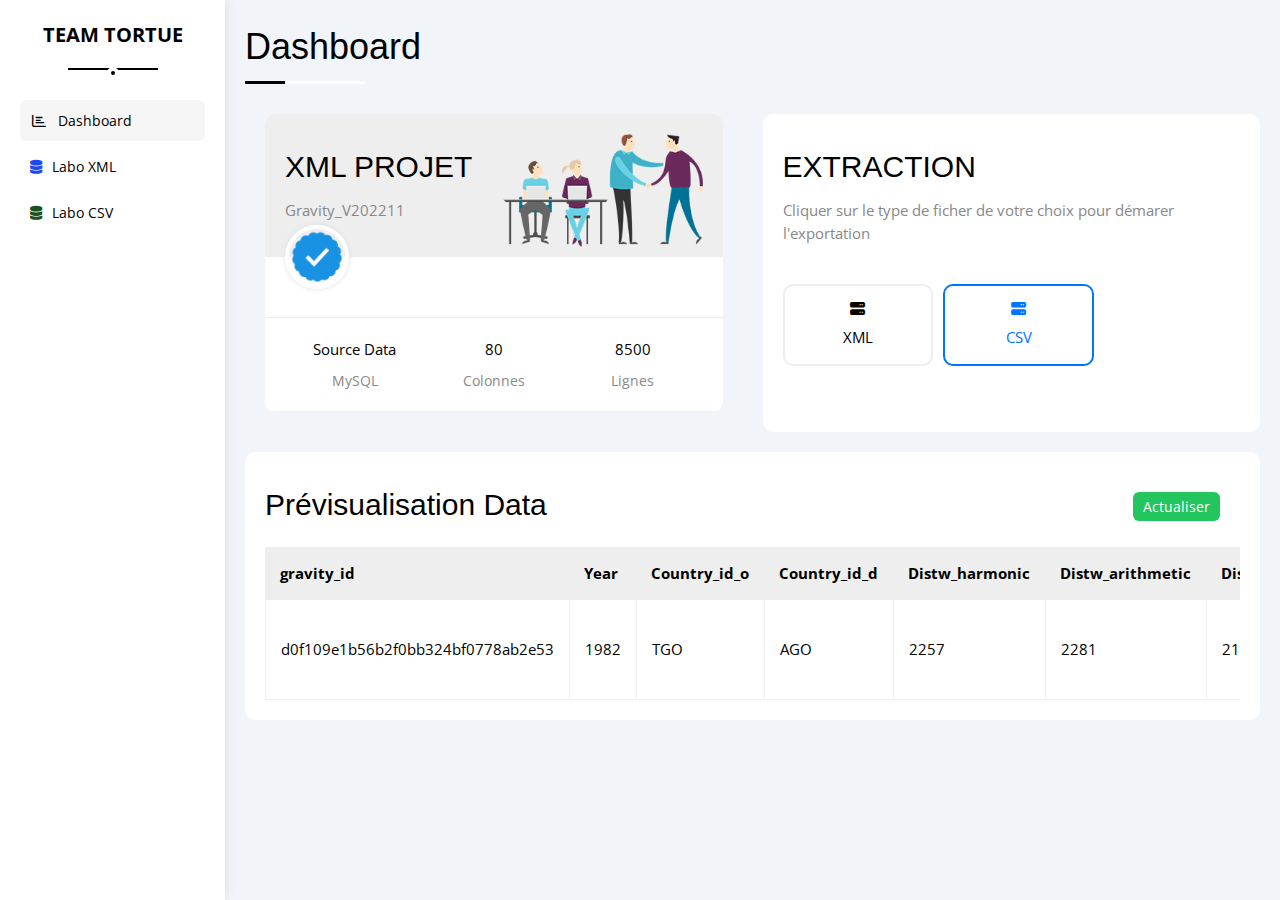
==== html/index.html @ 3172f02b "html first commit" ====
<!DOCTYPE html>
<html lang="fr">

<head>
    <meta charset="UTF-8">
    <meta http-equiv="X-UA-Compatible" content="IE=edge">
    <meta name="viewport" content="width=device-width, initial-scale=1.0">
    <title>Dashboard</title>
    <link rel="stylesheet" href="css/main.css">
    <link rel="stylesheet" href="https://www.w3schools.com/w3css/4/w3.css">
    <!-- Font Awesome CSS File -->
    <link rel="stylesheet" href="css/all.min.css">
    <!-- Google Fonts -->
    <link rel="preconnect" href="https://fonts.googleapis.com">
    <link rel="preconnect" href="https://fonts.gstatic.com" crossorigin>
    <link href="https://fonts.googleapis.com/css2?family=Open+Sans:wght@300;500&display=swap" rel="stylesheet">
</head>

<body>
    <div class="page">
        <div class="sidebar">
            <div class="logo">
                TEAM TORTUE
            </div>
            <ul class="menu">

                <li>
                    <a href="index.html" class="active">
                        <i class="fa-regular fa-chart-bar fa-fw"></i>
                        <span>Dashboard</span>
                    </a>
                </li>

                <li>
                    <a href="xml.html" >
                        <i class="fa-solid fa-database" style="color: #1e48f1;"></i>
                        
                        <span>Labo XML</span>
                    </a>
                </li>
                
                <li>
                    <a href="csv.html">
                        <i class="fa-solid fa-database" style="color: #1f5120;"></i>
                        <span>Labo CSV</span>
                    </a>
                </li>
                
                
                
                
            </ul>
        </div>

        <div class="content">
            
            <h1 class="main-heading">Dashboard</h1>
            
            <div class="wrapper">

                <div class="welcome">
                    <div class="head">
                        <div class="text">
                            <h2>XML PROJET</h2>
                            <span>Gravity_V202211</span>
                        </div>
                        <img src="imgs/welcome.png" alt="welcome-img" class="welcome-img">
                        <img src="imgs/activity-03.png" alt="profile_avatar" class="avatar">
                    </div>
                    <div class="infos">
                        <div>
                            <span>Source Data</span>
                            <span>MySQL</span>
                        </div>
                        <div>
                            <span>80</span>
                            <span>Colonnes</span>
                        </div>
                        <div>
                            <span>8500</span>
                            <span>Lignes</span>
                        </div>
                    </div>
                    
                   
                </div>
                
                    
                    <div class="backup-manager">
                        <div class="widget-heading">
                            <h2>EXTRACTION</h2>
                            <p>Cliquer sur le type de ficher de votre choix pour démarer l'exportation</p>
                        </div>
                        
                        <div class="method">
                            <div>
                                <input type="radio" id="megaman" name="method" value="megaman">
                                <label for="megaman"><i class="fa-solid fa-server"></i>XML</label>
                            </div>
                            <div>
                                <input type="radio" id="zero" name="method" value="zero" checked="">
                                <label for="zero"><i class="fa-solid fa-server"></i>CSV</label>
                            </div>
                            
                        </div>
                    </div>
                
  
            </div>

            <div class="projects">
                <div class="ligne">
                    <div class="block">
                        <h2>Prévisualisation Data</h2>
                    </div>
                    <div class="block">
                        <a href="profile.html" class="widget-btn-green" >Actualiser</a>
                    </div>
                    
                
                </div>
                
                <div class="responsive-table2">
                    <table>
                        <thead>
                            <tr>
                                <td>gravity_id</td>
                                <td>Year</td>
                                <td>Country_id_o</td>
                                <td>Country_id_d</td>
                                <td>Distw_harmonic</td>
                                <td>Distw_arithmetic</td>
                                <td>Dist</td>

                                <td>Distcap</td>
                                <td>Contig</td>
                                <td>Comlang_off</td>
                                <td>Comcol</td>
                                <td>Comrelig</td>
                                <td>Pop_o</td>

                                <td>Pop_d</td>
                                <td>Gdp_o</td>
                                <td>Gdp_d</td>
                                <td>Pop_pwt_o</td>
                                <td>Actions</td>

                            </tr>
                        </thead>
                        <tbody>
                            <tr>
                                <td>d0f109e1b56b2f0bb324bf0778ab2e53</td>												
                                <td>1982</td>
                                <td>TGO</td>
                                <td>AGO</td>
                                
                                <td>2257</td>
                                <td>2281</td>
                                <td>2126</td>
                                <td>2126</td>

                                <td>0</td>
                                <td>0</td>
                                <td>0</td>
                                <td>0,213368997</td>
                                			
                                <td>2915,098</td>
                                <td>8190,093</td>
                                <td>821652,032</td>
                                <td>6964499,968</td>

                                <td>2915,065918</td>
                                
                                
                                <td class="status">
                                    <span class="fa-regular fa-trash-can " style="color: #a30031;"></span>
                                    <span  class="fa-solid fa-eye" style="color: #009e54;"></span>
                                    <span class="fa-solid fa-pen-to-square" style="color: #e65b2d;"></span>
                                </td>
                            </tr>
                           
                        </tbody>
                    </table>
                </div>
            </div>
        </div>
    </div>
</body>
<script>    
    var xmldata;
    var parser = new DOMParser();
    var dom;
    document.getElementById("fileselected")
        .addEventListener('change', function (){            
            document.getElementById("LogDiv").innerHTML='=> Chargement du fichier XML...<br>';            
            document.getElementById("LogDiv").innerHTML+='=> Fichier XML Chargé...<br>';
            var fr = new FileReader();
            fr.onload = function () {
                xmldata = fr.result;
                dom = parser.parseFromString(xmldata, "text/xml");
            }
            fr.readAsText(this.files[0]);
            document.getElementById("LogDiv").innerHTML+='=> Traitement terminé ! cliquer sur le boutton "PREVISUALISER" pour parcourir la data<br>';
        });

        function clearlog(){
        document.getElementById("LogDiv").innerHTML="";        
    }

</script>

</html>
---- html/css/main.css ----
/* START CSS VARIABLES */
:root {
    --blue-color: #0075ff;
    --blue-alt-color: #0d69d5;
    --orange-color: #f59f0a;
    --green-color: #22c55e;
    --red-color: #f44336;
    --grey-color: #888;
    --background-color: #eee;
    --main-transition: .3s;
}

/* END CSS VARIABLES */



/* START Global Rules */

* {
    -webkit-box-sizing: border-box;
    -moz-box-sizing: border-box;
    box-sizing: border-box;
    padding: 0;
    margin: 0;
    font-family: 'Open Sans', sans-serif;
}

*:focus {
    outline: none;
}

html {
    scroll-behavior: smooth;
}

ul {
    list-style: none;
}

a {
    text-decoration: none;
}

::-webkit-scrollbar {
    width: 15px;
}

::-webkit-scrollbar-track {
    background-color: white;
}

::-webkit-scrollbar-thumb {
    background-color: var(--blue-color);
}

::-webkit-scrollbar-thumb:hover {
    background-color: var(--blue-alt-color);
}

.page {
    background-color: #f1f5f9;
    display: flex;
    min-height: 100vh
}

/* END Global Rules */



/* START Components */
.toggle-switch input[type="checkbox"] {
    display: none;
}

.toggle-switch label {
    display: block;
    height: 32px;
    width: 78px;
    border-radius: 16px;
    background-color: #ccc;
    cursor: pointer;
    position: relative;
    transition: var(--main-transition);
}

.toggle-switch label::after {
    content: "\f057";
    font-family: "Font Awesome 6 Free";
    font-weight: bold;
    position: absolute;
    left: 4px;
    top: 50%;
    transform: translateY(-50%);
    font-size: 24px;
    color: white;
    background-color: #aaa;
    border-radius: 50%;
    transition: var(--main-transition);
}

.toggle-switch input[type="checkbox"]:checked+label {
    background-color: var(--blue-color);
}

.toggle-switch input[type="checkbox"]:checked+label::after {
    content: "\f058";
    transform: translate(46px, -50%);
    background-color: transparent
}

/* ========================================= */

.widget-heading h2 {
    margin-bottom: 10px;
}

.widget-heading p {
    color: var(--grey-color);
    font-size: 15px;
}

/* END Components */



/* START Sidebar */
.sidebar {
    background-color: white;
    width: 225px;
    box-shadow: 0 0 10px #ddd;
    padding: 20px;
    position: relative;
}

.sidebar .logo {
    font-size: 20px;
    font-weight: bold;
    width: fit-content;
    margin: 0 auto 50px;
    position: relative;
}

.sidebar .logo::before,
.sidebar .logo::after {
    content: '';
    position: absolute;
    left: 50%;
    transform: translateX(-50%);
    background-color: black;
}

.sidebar .logo::before {
    width: 90px;
    height: 2px;
    bottom: -20px;
}

.sidebar .logo::after {
    width: 12px;
    height: 12px;
    border-radius: 50%;
    border: 4px solid white;
    bottom: -29px;
}

.sidebar .menu li a {
    display: flex;
    align-items: center;
    gap: 10px;
    padding: 10px;
    color: black;
    font-size: 14px;
    border-radius: 6px;
    margin-bottom: 5px;
    transition: var(--main-transition);
}

.sidebar .menu li a.active,
.sidebar .menu li a:hover {
    background-color: #f6f6f6;
}

@media (max-width: 767px) {
    .sidebar {
        padding: 10px;
        width: 58px
    }

    .sidebar .logo {
        font-size: 13px;
        margin-bottom: 15px;
    }

    .sidebar .logo::before,
    .sidebar .logo::after {
        display: none;
    }

    .sidebar .menu li a span {
        display: none;
    }
}

/* END Sidebar */




/* START Content Area */
.content {
    flex: 1;
    overflow: hidden;
}

/* END Content Area */




/* START Topbar */
.content .topbar {
    background-color: white;
    display: flex;
    justify-content: space-between;
    padding: 15px 15px 15px 20px;
    align-items: center;
}

.content .topbar form {
    position: relative;
}

.content .topbar form::before {
    content: "\f002";
    font: var(--fa-font-solid);
    position: absolute;
    top: 50%;
    transform: translate(-50%, -50%);
    left: 15px;
    font-size: 14px;
    color: var(--grey-color);
}

.content .topbar form input {
    padding: 10px 10px 10px 30px;
    border-radius: 10px;
    border: 1px solid #ccc;
    width: 160px;
    transition: var(--main-transition);
}

.content .topbar form input:focus {
    width: 200px;
}

@media (max-width: 767px) {
    .content .topbar form input:focus {
        width: 180px;
    }
}

.content .topbar form input:focus::placeholder {
    color: transparent;
}

.content .topbar .icons {
    display: flex;
    align-items: center;
    gap: 15px;
}

.content .topbar .icons .notifications {
    font-size: 20px;
    position: relative
}

.content .topbar .icons .notifications::before {
    content: '';
    position: absolute;
    width: 10px;
    height: 10px;
    border-radius: 50%;
    background-color: var(--red-color);
    top: -2px;
    right: -5px;
}

.content .topbar .icons>a img {
    width: 32px;
    height: 32px;
}

/* END Topbar */




/* START Main Heading */
h1.main-heading {
    position: relative;
    margin: 20px 20px 40px;
}

h1.main-heading::before,
h1.main-heading::after {
    content: '';
    position: absolute;
    bottom: -10px;
    left: 0;
    height: 3px;

}

h1.main-heading::before {
    width: 120px;
    background-color: white;
}

h1.main-heading::after {
    width: 40px;
    background-color: black;
}

/* END Main Heading */

/* LIGNE T BLOCK */
.ligne{
    width: 100%;
    display: flex;
    flex-direction: row;
    justify-content: inline-block;
}
.block{
    width: 100%;
}




/* START Dashboard Content */
.wrapper {
    margin: 0 20px 20px;
    display: grid;
    grid-template-columns: repeat(auto-fill, minmax(450px, 1fr));
    gap: 20px;
}

@media (max-width: 767px) {
    .wrapper {
        grid-template-columns: minmax(200px, 1fr);
        gap: 10px;
        margin: 0 10px 10px
    }
}

.wrapper>div,
.projects {
    background-color: white;
    border-radius: 10px;
}

.wrapper>div:not(:first-of-type),
.projects {
    padding: 20px;
}

.projects {
    margin: 0 20px 20px;
}

@media (max-width: 767px) {
    .projects {
        margin: 0 10px 10px;
    }
}

.welcome {
    overflow: hidden;
    margin: 0 20px 20px;
}

.welcome .head {
    display: flex;
    justify-content: space-between;
    padding: 20px;
    background-color: var(--background-color);
    position: relative;
}

.welcome .head .text span {
    display: block;
    margin: 5px 0 15px;
    color: var(--grey-color);
}

.welcome .head .welcome-img {
    width: 200px;
    margin-bottom: -10px;
}

.welcome .head .avatar {
    width: 64px;
    height: 64px;
    position: absolute;
    bottom: 0;
    transform: translateY(50%);
    border: 4px solid white;
    border-radius: 50%;
    box-shadow: 0 0 5px #ddd;
}

@media (max-width: 767px) {
    .welcome .head .welcome-img {
        display: none;
    }

    .welcome .head .avatar {
        left: 50%;
        transform: translate(-50%, 50%);
    }
}


.welcome .infos {
    margin-top: 60px;
    padding: 20px;
    border-top: 1px solid var(--background-color);
    border-bottom: 1px solid var(--background-color);
    display: flex;
    justify-content: center;
    align-items: flex-end;
}

.welcome .infos>div {
    flex: 1;
    display: flex;
    flex-direction: column;
    align-items: center;
    gap: 10px;
    text-align: center;
}

@media (max-width: 767px) {
    .welcome .infos {
        flex-direction: column;
        align-items: center;
        gap: 20px;
    }

    .welcome .infos>div {
        gap: 5px;
    }
}

.welcome .infos>div span:last-child {
    font-size: 14px;
    color: var(--grey-color);
}

.widget-btn {
    display: block;
    background-color: var(--blue-color);
    color: white;
    border-radius: 6px;
    padding: 4px 10px;
    font-size: 14px;
    width: fit-content;
    margin: 20px 20px 20px auto;
    transition: background-color var(--main-transition)
}

.widget-btn-green {
    display: block;
    background-color: var(--green-color);
    color: white;
    border-radius: 6px;
    padding: 4px 10px;
    font-size: 14px;
    width: fit-content;
    margin: 20px 20px 20px auto;
    transition: background-color var(--main-transition)
}

.widget-btn-green:hover {
    background-color: var(--blue-alt-color);
}
.widget-btn:hover {
    background-color: var(--blue-alt-color);
}


/* ============================================ */


.quick-draft>p {
    color: var(--grey-color);
    margin: 10px 0 20px;
    font-size: 15px;
}

.quick-draft form {
    display: flex;
    flex-direction: column;
    gap: 20px;
}

.quick-draft form input[type="text"],
.quick-draft form textarea {
    background-color: var(--background-color);
    border: none;
    border-radius: 6px;
    padding: 10px;
}

.quick-draft form textarea {
    height: 180px;
    resize: none;
}

.quick-draft form input[type="submit"] {
    align-self: flex-end;
    margin: 0;
    border: none;
    cursor: pointer;
}


/* ============================================ */


.yearly-targets>p {
    color: var(--grey-color);
    margin: 10px 0 20px;
    font-size: 15px;
}

.yearly-targets .target {
    display: flex;
    align-items: center;
    gap: 15px;
}

.yearly-targets .target:not(:last-of-type) {
    margin-bottom: 20px;
}

.yearly-targets .target>i {
    width: 80px;
    height: 80px;
    display: flex;
    justify-content: center;
    align-items: center;
    font-size: 20px;
}

.yearly-targets .target:first-of-type>i {
    background-color: rgb(0 117 255 / 20%);
    color: var(--blue-color);
}

.yearly-targets .target:nth-of-type(2)>i {
    background-color: rgb(245 159 10 / 20%);
    color: var(--orange-color);
}

.yearly-targets .target:last-of-type>i {
    background-color: rgb(34 197 94 / 20%);
    color: var(--green-color);
}

.yearly-targets .target .prog {
    flex: 1;
}

.yearly-targets .target .prog .target-name {
    display: block;
    font-size: 14px;
    color: var(--grey-color);
    margin-bottom: 5px;
}

.yearly-targets .target .prog .target-num {
    display: block;
    font-weight: bold;
    margin-bottom: 10px;
}

.yearly-targets .target .prog .prog-bar {
    height: 4px;
    background-color: #eee;
}

.yearly-targets .target:first-of-type .prog .prog-bar {
    background-color: rgb(0 117 255 / 20%);
}

.yearly-targets .target:nth-of-type(2) .prog .prog-bar {
    background-color: rgb(245 159 10 / 20%);
}

.yearly-targets .target:last-of-type .prog .prog-bar {
    background-color: rgb(34 197 94 / 20%);
}

.yearly-targets .target .prog .prog-bar span {
    display: block;
    height: 100%;
    position: relative;
}

.yearly-targets .target .prog .prog-bar span::before {
    content: attr(data-prog);
    position: absolute;
    top: -35px;
    right: 0;
    transform: translateX(50%);
    font-size: 13px;
    color: white;
    border-radius: 6px;
    padding: 2px 5px;
}

.yearly-targets .target .prog .prog-bar span::after {
    content: '';
    position: absolute;
    top: -13.4px;
    /* -35px top of before + 21.6 height of before = -13.4px*/
    right: 0;
    transform: translateX(50%);
    border-style: solid;
    border-width: 6px;
}

.yearly-targets .target:first-of-type .prog .prog-bar span,
.yearly-targets .target:first-of-type .prog .prog-bar span::before {
    background-color: var(--blue-color);
}

.yearly-targets .target:nth-of-type(2) .prog .prog-bar span,
.yearly-targets .target:nth-of-type(2) .prog .prog-bar span::before {
    background-color: var(--orange-color);
}

.yearly-targets .target:last-of-type .prog .prog-bar span,
.yearly-targets .target:last-of-type .prog .prog-bar span::before {
    background-color: var(--green-color);
}

.yearly-targets .target:first-of-type .prog .prog-bar span::after {
    border-color: var(--blue-color) transparent transparent;
}

.yearly-targets .target:nth-of-type(2) .prog .prog-bar span::after {
    border-color: var(--orange-color) transparent transparent;
}

.yearly-targets .target:last-of-type .prog .prog-bar span::after {
    border-color: var(--green-color) transparent transparent;
}


/* ============================================ */


.tickets-stats>p {
    color: var(--grey-color);
    margin: 10px 0 20px;
    font-size: 15px;
}

.tickets-stats .stats {
    display: grid;
    grid-template-columns: repeat(2, 1fr);
    gap: 20px;
}

@media (max-width: 767px) {
    .tickets-stats .stats {
        grid-template-columns: 1fr;
    }
}

.tickets-stats .stats .stat {
    border: 1px solid #ccc;
    border-radius: 10px;
    padding: 20px;
    font-size: 13px;
    display: flex;
    flex-direction: column;
    align-items: center;
    gap: 5px;
}

.tickets-stats .stat:first-of-type i {
    color: var(--orange-color);
}

.tickets-stats .stat:nth-of-type(2) i {
    color: var(--blue-color);
}

.tickets-stats .stat:nth-of-type(3) i {
    color: var(--green-color);
}

.tickets-stats .stat:last-of-type i {
    color: var(--red-color);
}

.tickets-stats .stat .number {
    font-size: 25px;
    font-weight: bold;
    margin-top: 5px;
}

.tickets-stats .stat .text {
    color: var(--grey-color);
}


/* ============================================ */


.latest-news .box {
    padding-top: 20px;
    display: flex;
    align-items: center;
}

.latest-news .box:not(:first-of-type) {
    margin-top: 20px;
    border-top: 1px solid var(--background-color);
}

.latest-news .box>img {
    width: 100px;
    border-radius: 6px;
    margin-right: 15px;
}

@media (max-width: 767px) {
    .latest-news .box {
        text-align: center;
        flex-direction: column;
        gap: 10px;
    }

    .latest-news .box>img {
        width: 100%;
    }
}

.latest-news .box .text {
    flex: 1;
}

.latest-news .box .text h3 {
    font-size: 16px;
    margin-bottom: 5px;
}

.latest-news .box .text p {
    font-size: 14px;
    color: var(--grey-color);
}

.latest-news .box .date {
    font-size: 13px;
    background-color: var(--background-color);
    padding: 4px 10px;
    border-radius: 6px;
}


/* ============================================ */


.latest-tasks>h2 {
    margin-bottom: 20px;
}

.latest-tasks .task {
    display: flex;
    align-items: center;
    gap: 10px;
}

.latest-tasks .task:not(:last-of-type) {
    padding-bottom: 15px;
    margin-bottom: 15px;
    border-bottom: 1px solid var(--background-color);
}

.latest-tasks .task.done {
    opacity: .3;
}

.latest-tasks .task .text {
    flex: 1;
}

.latest-tasks .task.done .text {
    text-decoration: line-through;
}

.latest-tasks .task .text h3 {
    font-size: 15px;
    margin-bottom: 5px;
}

.latest-tasks .task .text p {
    color: var(--grey-color);
}

.latest-tasks .task>i {
    cursor: pointer;
    transition: color var(--main-transition);
}

.latest-tasks .task>i:hover {
    color: var(--red-color);
}


/* ============================================ */


.top-searched h2 {
    margin-bottom: 20px;
}

.top-searched .items-head {
    display: flex;
    justify-content: space-between;
    align-items: center;
    color: var(--grey-color);
    border-bottom: 1px solid var(--grey-color);
    margin-bottom: 10px;
    padding-bottom: 10px;
}

.top-searched .item {
    display: flex;
    justify-content: space-between;
    align-items: center;
    padding: 10px 0;
}

.top-searched .item>span:last-child {
    display: block;
    padding: 4px 10px;
    background-color: var(--background-color);
    border-radius: 6px;
    font-size: 13px;
}


/* ============================================ */


.latest-uploads h2 {
    margin-bottom: 20px;
}

.latest-uploads .box {
    display: flex;
    align-items: center;
    gap: 10px;
}

.latest-uploads .box:not(:last-child) {
    padding-bottom: 10px;
    margin-bottom: 10px;
    border-bottom: 1px solid var(--background-color);
}

.latest-uploads .box>img {
    width: 40px;
    height: 40px;
}

.latest-uploads .box .infos {
    flex: 1;
}

.latest-uploads .box .infos>span:last-child {
    display: block;
    color: var(--grey-color);
    font-size: 15px;
}

.latest-uploads .box .size {
    padding: 4px 10px;
    background-color: var(--background-color);
    border-radius: 6px;
    font-size: 13px;
}


/* ============================================ */


.project-progress {
    position: relative
}

.project-progress>img {
    position: absolute;
    bottom: 0;
    right: 0;
    width: 160px;
    opacity: .1;
}

.project-progress h2 {
    margin-bottom: 20px;
}

.project-progress ul {
    position: relative
}

.project-progress ul::before {
    content: '';
    position: absolute;
    top: 0;
    left: 11px;
    height: 95%;
    width: 2px;
    background-color: var(--blue-color);
}

.project-progress ul li {
    margin-top: 25px;
    display: flex;
    align-items: center;
}

.project-progress ul li::before {
    content: '';
    display: block;
    width: 20px;
    height: 20px;
    border-radius: 50%;
    margin-right: 15px;
    background-color: white;
    border: 2px solid white;
    outline: 2px solid var(--blue-color);
    z-index: 1
}

.project-progress ul li.finished::before {
    background-color: var(--blue-color);
}

.project-progress ul li.in-progress::before {
    animation: change-background .8s infinite alternate;
}


/* ============================================ */


.reminders h2 {
    margin-bottom: 20px;
}

.reminders .reminder {
    display: flex;
    align-items: center;
    gap: 15px;
}

.reminders .reminder:not(:last-of-type) {
    margin-bottom: 15px;
}

.reminders .reminder .circle {
    display: block;
    width: 15px;
    height: 15px;
    border-radius: 50%;
}

.reminders .reminder:first-of-type .circle {
    background-color: var(--blue-color);
}

.reminders .reminder:nth-of-type(2) .circle {
    background-color: var(--green-color);
}

.reminders .reminder:nth-of-type(3) .circle {
    background-color: var(--orange-color);
}

.reminders .reminder:last-of-type .circle {
    background-color: var(--red-color);
}

.reminders .reminder .text {
    padding-left: 15px;
    border-left: 2px solid;
}

.reminders .reminder:first-of-type .text {
    border-left-color: var(--blue-color);
}

.reminders .reminder:nth-of-type(2) .text {
    border-left-color: var(--green-color);
}

.reminders .reminder:nth-of-type(3) .text {
    border-left-color: var(--orange-color);
}

.reminders .reminder:last-of-type .text {
    border-left-color: var(--red-color);
}

.reminders .reminder .text h3 {
    font-size: 14px;
    margin-bottom: 5px;
}

.reminders .reminder .text span {
    font-size: 13px;
    color: var(--grey-color);
}


/* ============================================ */


.latest-posts h2 {
    margin-bottom: 20px;
}

.latest-posts .head {
    display: flex;
    align-items: center;
    gap: 15px;
}

.latest-posts .head .avatar {
    width: 50px;
    height: 50px;
}

.latest-posts .head .info {
    flex: 1;
}

.latest-posts .head .info>span:first-of-type {
    font-weight: bold;
    display: block;
    margin-bottom: 5px;
}

.latest-posts .head .info>span:last-of-type {
    color: var(--grey-color);
}

.latest-posts .content {
    padding: 20px 0;
    margin: 20px 0;
    border-top: 1px solid var(--background-color);
    border-bottom: 1px solid var(--background-color);
    line-height: 1.8;
    min-height: 140px;
}

@media (max-width: 767px) {
    .latest-posts .content {
        text-align: center;
    }

}

.latest-posts .interaction {
    display: flex;
    justify-content: space-between;
    align-items: center;
    color: var(--grey-color);
}


/* ============================================ */


.social-media-stats h2 {
    margin-bottom: 20px;
}

.social-media-stats .box {
    display: flex;
    align-items: center;
    gap: 15px;
    margin-bottom: 10px;
}

.social-media-stats .box:first-of-type {
    background-color: rgba(29, 160, 242, 0.2);
    color: #1da1f2;
}

.social-media-stats .box:nth-of-type(2) {
    background-color: rgba(24, 118, 242, 0.2);
    color: #1877f2;
}

.social-media-stats .box:nth-of-type(3) {
    background-color: rgba(255, 0, 0, 0.2);
    color: #ff0000;
}

.social-media-stats .box:last-of-type {
    background-color: rgba(0, 118, 181, 0.2);
    color: #0077b5;
}

.social-media-stats .box>i {
    width: 52px;
    height: 52px;
    display: flex;
    justify-content: center;
    align-items: center;
    color: white;
    transition: var(--main-transition);
}

.social-media-stats .box>i:hover {
    transform: rotate(6deg);
}

.social-media-stats .box:first-of-type>i,
.social-media-stats .box:first-of-type>button {
    background-color: #1da1f2;
}

.social-media-stats .box:nth-of-type(2)>i,
.social-media-stats .box:nth-of-type(2)>button {
    background-color: #1877f2;
}

.social-media-stats .box:nth-of-type(3)>i,
.social-media-stats .box:nth-of-type(3)>button {
    background-color: #ff0000;
}

.social-media-stats .box:last-of-type>i,
.social-media-stats .box:last-of-type>button {
    background-color: #0077b5;
}

.social-media-stats .box>span {
    flex: 1;
}

.social-media-stats .box>button {
    margin-right: 15px;
    font-size: 13px;
    padding: 4px 10px;
    border-radius: 6px;
    border: none;
    color: white;
    cursor: pointer;
}


/* ============================================ */

.projects h2 {
    margin-bottom: 20px;
}

.projects .responsive-table2 {
    overflow-x: auto;
}

.projects table {
    width: 100%;
    text-align: left;
    font-size: 15px;
    border-spacing: 0;
    min-width: 1000px;
}

.projects table td {
    padding: 15px;
}

.projects table thead td {
    background-color: var(--background-color);
    font-weight: bold;
}

.projects table tbody tr:hover td {
    background-color: #faf7f7;
}

.projects table tbody td {
    background-color: white;
    border-left: 1px solid var(--background-color);
    border-bottom: 1px solid var(--background-color);
}

.projects table tbody td:last-child {
    border-right: 1px solid var(--background-color);
}

.projects table tbody td.team img {
    width: 32px;
    height: 32px;
    border-radius: 50%;
    background-color: white;
    padding: 2px;
}

.projects table tbody td.team img:not(:first-of-type) {
    margin-left: -20px;
}

.projects table tbody td.status span {
    padding: 4px 10px;
    border-radius: 6px;
    color: white;
    font-size: 13px;
}

.projects table tbody td.status span.pending {
    background-color: var(--orange-color);
}

.projects table tbody td.status span.in-progress {
    background-color: var(--blue-color);
}

.projects table tbody td.status span.completed {
    background-color: var(--green-color);
}

.projects table tbody td.status span.rejected {
    background-color: var(--red-color);
}

/* END Dashboard Content */



/* START Settings Content */
.site-control {
    padding: 20px;
}

.site-control .widget-body {
    margin: 20px 0;
    display: flex;
    justify-content: space-between;
    align-items: center;
    gap: 15px;
}

.site-control .widget-body .text h3 {
    font-size: 16px;
    font-weight: normal;
    margin-bottom: 5px;
}

.site-control .widget-body .text p {
    font-size: 13px;
    color: var(--grey-color);
}

.site-control textarea {
    resize: none;
    width: 100%;
    min-height: 150px;
    border-radius: 6px;
    padding: 10px;
    border-color: #ccc;
}


/* ============================================ */

.general-info .widget-heading {
    margin-bottom: 20px;
}

.general-info .data-input {
    display: flex;
    flex-direction: column;
}

.general-info .data-input:not(:last-child) {
    margin-bottom: 15px;
}

.general-info .data-input label {
    font-size: 14px;
    color: var(--grey-color);
}

.general-info .data-input input {
    border-radius: 6px;
    border: 1px solid #ccc;
    padding: 10px;
    margin-top: 5px;
}

.general-info .data-input:last-child>div {
    display: flex;
    align-items: center;
}

.general-info .data-input:last-child>div input {
    flex: 1;
    margin-right: 15px;
    cursor: no-drop;
    background-color: #f0f4f8;
    color: #bbb;
}

.general-info .data-input:last-child>div button {
    background: transparent;
    border: none;
    font-size: 16px;
    color: var(--blue-color);
    height: fit-content;
    cursor: pointer;
}


/* ============================================ */

.security-info .widget-heading {
    margin-bottom: 20px;
}

.security-info .box {
    display: flex;
    justify-content: space-between;
    align-items: center;
    gap: 10px;
}

.security-info .box:not(:last-of-type) {
    border-bottom: 1px solid var(--background-color);
    margin-bottom: 15px;
    padding-bottom: 15px;
}

.security-info .box .text span:last-child {
    font-size: 13px;
    display: block;
    color: var(--grey-color);
    margin-top: 5px;
}

.security-info .box:nth-last-of-type(3)>button,
.security-info .box:nth-last-of-type(1)>button {
    font-size: 16px;
    border-radius: 6px;
    border: none;
    padding: 4px 10px;
    cursor: pointer;
}

.security-info .box:nth-last-of-type(3)>button {
    background-color: var(--blue-color);
    color: white;
    transition: var(--main-transition);
}

.security-info .box:nth-last-of-type(3)>button:hover {
    background-color: var(--blue-alt-color);
}

.security-info .box:nth-last-of-type(1)>button {
    background-color: var(--background-color);
}


/* ============================================ */

.social-info .widget-heading {
    margin-bottom: 20px;
}

.social-info .social-media {
    background-color: #f6f6f6;
    margin-bottom: 15px;
    border-radius: 6px;
    border: 1px solid #ccc;
    display: flex;
    flex-direction: row-reverse;
    overflow: hidden;
}

.social-info .social-media i {
    color: var(--grey-color);
    width: 35px;
    height: 35px;
    display: inline-flex;
    justify-content: center;
    align-items: center;
    border-right: 1px solid #ccc;
    transition: color var(--main-transition);
}

.social-info .social-media input {
    flex: 1;
    background-color: transparent;
    border: none;
    padding: 0 10px;
}

.social-info .social-media input:focus+i {
    color: black;
}


/* ============================================ */

.widgets-control .widget-heading {
    margin-bottom: 20px;
}

.widgets-control .box:not(:last-of-type) {
    margin-bottom: 15px;
}

.widgets-control .box input {
    display: none;
}

.widgets-control .box label {
    position: relative;
    padding-left: 35px;
    cursor: pointer;
}

.widgets-control .box label::before {
    content: "";
    position: absolute;
    top: 50%;
    transform: translateY(-50%);
    left: 5px;
    border: 2px solid var(--grey-color);
    width: 14px;
    height: 14px;
    border-radius: 4px;
    transition: var(--main-transition);
}

.widgets-control .box label:hover::before {
    border-color: var(--blue-color);
}

.widgets-control .box label::after {
    content: "\f00c";
    font-family: "Font Awesome 6 Free";
    font-weight: 900;
    position: absolute;
    top: 50%;
    transform: translateY(-50%) scale(0) rotate(365deg);
    left: 5px;
    width: 18px;
    height: 18px;
    border-radius: 4px;
    background-color: var(--blue-color);
    color: white;
    font-size: 12px;
    display: flex;
    justify-content: center;
    align-items: center;
    transition: var(--main-transition);
}

.widgets-control .box input:checked+label::after {

    transform: translateY(-50%) scale(1);
}


/* ============================================ */

.backup-manager .widget-heading {
    margin-bottom: 20px;
}

.backup-manager .frequency {
    border-bottom: 1px solid var(--background-color);
    padding-bottom: 20px;
}

.backup-manager .frequency>div:not(:last-of-type) {
    margin-bottom: 15px;
}

.backup-manager .frequency>div input {
    display: none;
}

.backup-manager .frequency>div label {
    position: relative;
    padding-left: 35px;
    cursor: pointer;
}

.backup-manager .frequency>div label::before {
    content: "";
    position: absolute;
    top: 50%;
    transform: translateY(-50%);
    left: 5px;
    border: 2px solid var(--grey-color);
    width: 18px;
    height: 18px;
    border-radius: 50%;
}

.backup-manager .frequency>div input:checked+label::before {
    border-color: var(--blue-color);
}

.backup-manager .frequency>div label::after {
    content: '';
    position: absolute;
    top: 50%;
    transform: translateY(-50%) scale(0);
    left: 10px;
    width: 12px;
    height: 12px;
    border-radius: 50%;
    background-color: var(--blue-color);
    transition: var(--main-transition);
}

.backup-manager .frequency>div input:checked+label::after {
    transform: translateY(-50%) scale(1);
}

.backup-manager .method {
    padding-top: 20px;
    display: flex;
    gap: 10px;
}

.backup-manager .method>div {
    flex-basis: 33%;
}

@media (max-width: 767px) {
    .backup-manager .method {
        flex-direction: column;
    }

    .backup-manager .method>div {
        flex-basis: 100%;
    }
}

.backup-manager .method>div input {
    display: none;
}

.backup-manager .method>div label {
    display: flex;
    flex-direction: column;
    align-items: center;
    cursor: pointer;
    border: 2px solid var(--background-color);
    padding: 15px;
    border-radius: 10px;
}

.backup-manager .method>div label i {
    margin-bottom: 10px;
}

.backup-manager .method>div input:checked+label {
    color: var(--blue-color);
    border-color: var(--blue-color);
}

/* END Settings Content */



/* START Profile Page */
.profile-page {
    margin: 0 10px 10px;
}

.profile-page>div {
    background-color: white;
    border-radius: 10px;
}

.profile-page>div:not(:first-child) {
    padding: 20px;
}

.profile-page>div:not(:last-of-type) {
    margin-bottom: 10px;
}

@media (min-width: 992px) {
    .profile-page {
        display: grid;
        grid-template-areas:
            "infos infos infos"
            "skills l-act l-act";
        gap: 20px;
        margin: 0 20px 20px;
    }

    .profile-page>.infos {
        grid-area: infos;
    }

    .profile-page>.skills {
        grid-area: skills;
    }

    .profile-page>.latest-activities {
        grid-area: l-act;
    }

    .profile-page>div:not(:last-of-type) {
        margin-bottom: 0;
    }
}

.profile-page .toggle-switch label {
    height: 20px;
    border-radius: 10px;
}

.profile-page .toggle-switch label::after {
    left: 3px;
    font-size: 14px;
}

.profile-page .toggle-switch input[type="checkbox"]:checked+label::after {
    transform: translate(58px, -50%);
}


/* ============================================ */

@media (min-width: 992px) {
    .profile-page>.infos {
        display: flex;
    }
}

.profile-page>.infos>div:first-child {
    padding: 20px;
    min-width: 250px;
    display: flex;
    flex-direction: column;
    justify-content: center;
    align-items: center;
}

.profile-page>.infos>div:first-child img {
    width: 120px;
    height: 120px;
    margin-bottom: 10px;
}

.profile-page>.infos>div:first-child .level {
    margin: 10px 0 15px;
    color: var(--grey-color);
}

.profile-page>.infos>div:first-child .prog-bar {
    height: 6px;
    width: 70%;
    background-color: var(--background-color);
    border-radius: 6px;
    overflow: hidden;
}

.profile-page>.infos>div:first-child .prog-bar span {
    display: block;
    background-color: var(--blue-color);
    height: 100%;
    border-radius: 6px;
}

.profile-page>.infos>div:first-child .stars {
    margin: 10px 0;
}

.profile-page>.infos>div:first-child .stars i {
    font-size: 13px;
    color: var(--orange-color);
}

.profile-page>.infos>div:first-child .rating {
    font-size: 13px;
    color: var(--grey-color);
}

.profile-page>.infos>div:last-child {
    flex: 1;
}

.profile-page>.infos>div:last-child .box {
    padding: 20px;
}

@media (min-width: 992px) {
    .profile-page>.infos>div:last-child .box {
        display: flex;
        flex-wrap: wrap;
    }

    .profile-page>.infos>div:last-child {
        border-left: 1px solid var(--background-color);
    }
}

.profile-page>.infos>div:last-child .box:not(:last-child) {
    border-bottom: 1px solid var(--background-color);
}

.profile-page>.infos>div:last-child .box h4 {
    width: 100%;
    font-size: 15px;
    font-weight: normal;
    color: var(--grey-color);
}

@media (max-width: 991px) {
    .profile-page>.infos>div:last-child .box h4 {
        text-align: center;
        margin-bottom: 10px;
    }
}

.profile-page>.infos>div:last-child .box>div {
    min-width: 250px;
    font-size: 14px;
    padding-top: 10px;
}

.profile-page>.infos>div:last-child .box>div:not(:last-child) span:first-child {
    color: var(--grey-color);
}


/* ============================================ */

.profile-page>.skills .widget-heading {
    margin-bottom: 20px;
}

.profile-page>.skills .group {
    padding: 15px 0;
}

.profile-page>.skills .group:not(:last-of-type) {
    border-bottom: 1px solid var(--background-color);
}

.profile-page>.skills .group>span {
    display: inline-block;
    background-color: var(--background-color);
    padding: 4px 10px;
    border-radius: 6px;
    font-size: 14px;
}


/* ============================================ */

.profile-page>.latest-activities .box {
    padding: 20px 0;
    display: flex;
    align-items: center;
    gap: 10px;
}

@media (max-width: 767px) {
    .profile-page>.latest-activities .box {
        flex-direction: column;
        text-align: center;
        gap: 15px;
    }
}

.profile-page>.latest-activities .box:not(:last-of-type) {
    border-bottom: 1px solid var(--background-color);
}

.profile-page>.latest-activities .box img {
    width: 64px;
    height: 64px;
}

.profile-page>.latest-activities .box .description {
    flex: 1;
}

.profile-page>.latest-activities .box .description span:last-child,
.profile-page>.latest-activities .box .time span:last-child {
    display: block;
    color: var(--grey-color);
    margin-top: 10px;
}

.profile-page>.latest-activities .box .time {
    text-align: right;
}

@media (max-width: 767px) {
    .profile-page>.latest-activities .box .time {
        display: flex;
        gap: 20px;
    }

    .profile-page>.latest-activities .box .time span:last-child {
        margin-top: 0;
    }
}


/* END Profile Page */



/* START Projects Page */
.projects-page {
    margin: 20px;
    display: grid;
    grid-template-columns: repeat(auto-fill, minmax(450px, 1fr));
    gap: 20px;
}

@media (max-width: 767px) {
    .projects-page {
        grid-template-columns: minmax(200px, 1fr);
        gap: 10px;
        margin: 10px
    }
}

.projects-page>div {
    background-color: white;
    border-radius: 10px;
    padding: 20px;
    position: relative
}

.projects-page>div span.date {
    position: absolute;
    top: 10px;
    right: 10px;
    font-size: 13px;
    color: var(--grey-color);
}

.projects-page>div h4 {
    font-weight: normal;
    margin-bottom: 10px;
}

.projects-page>div p {
    font-size: 14px;
    color: var(--grey-color);
}

.projects-page>div .team {
    padding: 40px 0 15px;
    border-bottom: 1px solid var(--background-color);
}

.projects-page>div .team img {
    width: 40px;
    height: 40px;
    border-radius: 50%;
    border: 2px solid white;
    margin-right: -20px;
}

.projects-page>div .domains {
    display: flex;
    justify-content: flex-end;
    padding: 15px 0;
    gap: 5px;
    border-bottom: 1px solid var(--background-color);
}

@media (max-width: 767px) {
    .projects-page>div .domains {
        flex-direction: column;
        justify-content: flex-start;
        align-items: center;
        gap: 10px;
    }
}

.projects-page>div .domains>span {
    display: inline-block;
    background-color: var(--background-color);
    padding: 3px 8px;
    border-radius: 6px;
    font-size: 13px;
}

.projects-page>div .info {
    padding-top: 15px;
    display: flex;
    justify-content: space-between;
    align-items: center;
}

@media (max-width: 767px) {
    .projects-page>div .info {
        flex-direction: column;
        gap: 15px;
    }
}

.projects-page>div .info .prog-bar {
    width: 260px;
    max-width: 100%;
    height: 8px;
    border-radius: 6px;
    background-color: var(--background-color);
    overflow: hidden;
}

.projects-page>div .info .prog-bar span {
    display: block;
    height: 100%;
    border-radius: 6px;
}

.projects-page>div .info .prog-bar span.red {
    background-color: var(--red-color);
}

.projects-page>div .info .prog-bar span.green {
    background-color: var(--green-color);
}

.projects-page>div .info .prog-bar span.blue {
    background-color: var(--blue-color);
}

.projects-page>div .info .price {
    font-size: 14px;
    color: var(--grey-color);
}

/* END Projects Page */



/* START Courses Page */
.courses-page {
    margin: 20px;
    display: grid;
    grid-template-columns: repeat(auto-fill, minmax(300px, 1fr));
    gap: 20px;
}

@media (max-width: 767px) {
    .courses-page {
        grid-template-columns: minmax(200px, 1fr);
        gap: 10px;
        margin: 10px
    }
}

.courses-page .course {
    background-color: white;
    border-radius: 6px;
    overflow: hidden;
    position: relative
}

.courses-page .course .instructor {
    width: 64px;
    height: 64px;
    border-radius: 50%;
    position: absolute;
    top: 20px;
    left: 20px;
    border: 2px solid white;
}

.courses-page .course .course-img {
    max-width: 100%;
    width: 100%;
}

.courses-page .course .description {
    padding: 20px;
}

.courses-page .course .description p {
    font-size: 14px;
    color: var(--grey-color);
    margin: 15px 0;
    line-height: 1.6;
}

.courses-page .course .info {
    position: relative;
    padding: 15px;
    display: flex;
    justify-content: space-between;
    font-size: 13px;
    color: var(--grey-color);
    border-top: 1px solid var(--background-color);
}

.courses-page .course .info .title {
    position: absolute;
    display: block;
    background-color: var(--blue-color);
    top: 0;
    left: 50%;
    transform: translate(-50%, -50%);
    color: white;
    padding: 4px 10px;
    border-radius: 6px;
}

/* END Courses Page */



/* START Friends Page */
.friends-page {
    margin: 20px;
    display: grid;
    grid-template-columns: repeat(auto-fill, minmax(300px, 1fr));
    gap: 20px;
}

@media (max-width: 767px) {
    .friends-page {
        grid-template-columns: minmax(200px, 1fr);
        gap: 10px;
        margin: 10px
    }
}

.friends-page .friend {
    position: relative;
    background-color: white;
    border-radius: 6px;
    padding: 20px;
}

.friends-page .friend .icons {
    position: absolute;
    top: 10px;
    left: 10px;
}

.friends-page .friend .icons a {
    background-color: var(--background-color);
    font-size: 13px;
    color: #666;
    display: inline-flex;
    justify-content: center;
    align-items: center;
    width: 33px;
    height: 33px;
    border-radius: 50%;
    transition: var(--main-transition);
}

.friends-page .friend .icons a:hover {
    color: white;
    background-color: var(--blue-color);
}

.friends-page .friend .avatar {
    width: 100px;
    height: 100px;
    border-radius: 50%;
    display: block;
    margin: 10px auto;
}

.friends-page .friend h4 {
    width: fit-content;
    margin: 0 auto;
}

.friends-page .friend .job-title {
    font-size: 13px;
    color: var(--grey-color);
    width: fit-content;
    display: block;
    margin: 5px auto 0;
}

.friends-page .friend .infos {
    border-top: 1px solid var(--background-color);
    border-bottom: 1px solid var(--background-color);
    padding: 15px 0;
    margin: 15px 0;
    position: relative;
}

.friends-page .friend .infos .info {
    font-size: 14px;
}

.friends-page .friend .infos .info:not(:last-of-type) {
    margin-bottom: 10px;
}

.friends-page .friend .infos .info i {
    margin-right: 5px;
}

.friends-page .friend .infos .vip {
    position: absolute;
    right: 0;
    top: 50%;
    transform: translateY(-50%);
    color: var(--orange-color);
    font-weight: bold;
    font-size: 40px;
    opacity: .2;
}

.friends-page .friend>div:last-of-type {
    display: flex;
    justify-content: space-between;
    align-items: center;
}

.friends-page .friend>div:last-of-type span {
    font-size: 13px;
    color: var(--grey-color);
}

@media (max-width: 767px) {
    .friends-page .friend>div:last-of-type {
        gap: 10px;
    }

    .friends-page .friend>div:last-of-type>div {
        display: flex;
        flex-direction: column;
        justify-content: flex-end;
        gap: 5px;
    }
}

.friends-page .friend>div:last-of-type button {
    color: white;
    padding: 4px 10px;
    border-radius: 6px;
    border: none;
    cursor: pointer;
}

.friends-page .friend>div:last-of-type button.blue {
    background-color: var(--blue-color);
}

.friends-page .friend>div:last-of-type button.red {
    background-color: var(--red-color);
}

/* END Friends Page */



/* START Files Page */
.files-page {
    margin: 20px;
    display: flex;
    align-items: flex-start;
    gap: 20px;
}

.files-page .files {
    flex: 1;
    display: grid;
    grid-template-columns: repeat(auto-fill, minmax(200px, 1fr));
    gap: 20px;
}

@media (max-width: 767px) {
    .files-page {
        margin: 10px;
        flex-direction: column;
        align-items: stretch;
    }

    .files-page .files {
        order: 2;
        grid-template-columns: minmax(200px, 1fr);
        gap: 10px;
    }
}

.files-page .files .file {
    background-color: white;
    padding: 10px;
    border-radius: 10px;
    display: flex;
    flex-direction: column;
    align-items: center;
    position: relative;
}

.files-page .file>i {
    position: absolute;
    top: 10px;
    left: 10px;
    color: var(--grey-color);
}

.files-page .file>img {
    width: 64px;
    margin: 15px 0;
    transition: var(--main-transition);
}

.files-page .file:hover>img {
    transform: rotate(5deg);
}

.files-page .file .name {
    font-size: 14px;
    margin-bottom: 10px;
}

.files-page .file .creator {
    align-self: flex-start;
    font-size: 13px;
    color: var(--grey-color);
}

.files-page .file .info {
    margin-top: 10px;
    padding-top: 10px;
    border-top: 1px solid var(--background-color);
    align-self: stretch;
    display: flex;
    justify-content: space-between;
    font-size: 13px;
    color: var(--grey-color);
}

.files-page .files-stats {
    padding: 20px;
    border-radius: 10px;
    background-color: white;
    width: 260px;
    max-width: 100%;
}

@media (max-width: 767px) {
    .files-page .files-stats {
        width: 100%;
    }
}

.files-page .files-stats h2 {
    margin-bottom: 15px;
}

.files-page .files-stats .box {
    display: flex;
    align-items: center;
    gap: 10px;
    padding: 10px;
    border: 1px solid var(--background-color);
    border-radius: 6px;
    margin-bottom: 15px;
}

.files-page .files-stats .box>i {
    width: 40px;
    height: 40px;
    display: flex;
    justify-content: center;
    align-items: center;
    background-color: var(--blue-color);
}

.files-page .files-stats .box>i.blue {
    background-color: rgb(0 117 255 / 20%);
    color: var(--blue-color);
}

.files-page .files-stats .box>i.green {
    background-color: rgb(34 197 94 / 20%);
    color: var(--green-color);
}

.files-page .files-stats .box>i.red {
    background-color: rgb(244 67 54 / 20%);
    color: var(--red-color);
}

.files-page .files-stats .box>i.orange {
    background-color: rgb(245 159 10 / 20%);
    color: var(--orange-color);
}

.files-page .files-stats .box .counter {
    flex: 1;
    font-size: 13px;
}

.files-page .files-stats .box .counter span:last-of-type {
    display: block;
    color: var(--grey-color);
    margin-top: 5px;
}

.files-page .files-stats .box .space {
    font-size: 13px;
    color: var(--grey-color);
}

.files-page a.upload {
    background-color: var(--blue-color);
    color: white;
    font-size: 13px;
    padding: 10px 15px;
    border-radius: 6px;
    display: block;
    margin: 0 auto;
    width: fit-content;
    transition: var(--main-transition);
}

.files-page a.upload::before {
    content: "\f102";
    font-family: "Font Awesome 6 Free";
    font-weight: 900;
    margin-right: 10px;
    position: relative
}

.files-page a.upload:hover {
    background-color: var(--blue-alt-color);
}

.files-page a.upload:hover::before {
    animation: bouncing .8s linear infinite;
}

/* END Files Page */




/* START Plans Page */
.plans-page {
    margin: 20px;
    display: grid;
    grid-template-columns: repeat(auto-fill, minmax(450px, 1fr));
    gap: 20px;
}

@media (max-width: 767px) {
    .plans-page {
        grid-template-columns: minmax(200px, 1fr);
        gap: 10px;
        margin: 10px
    }
}

.plans-page .plan {
    background-color: white;
    padding: 20px;
}

.plans-page .plan .head {
    color: white;
    padding: 20px;
    border: 3px solid white;
    text-align: center;
}

.plans-page .plan .head.green {
    background-color: var(--green-color);
    outline: 3px solid var(--green-color);
}

.plans-page .plan .head.blue {
    background-color: var(--blue-color);
    outline: 3px solid var(--blue-color);
}

.plans-page .plan .head.orange {
    background-color: var(--orange-color);
    outline: 3px solid var(--orange-color);
}


.plans-page .plan .head>span {
    position: relative;
    font-size: 40px;
}

.plans-page .plan .head>span::before {
    content: "\24";
    font-family: "Font Awesome 6 Free";
    font-weight: 900;
    position: absolute;
    font-size: 20px;
    left: -17px;
    top: 8px;
}

.plans-page .plan .features {
    margin: 15px 0;
}

.plans-page .plan .features .feature {
    display: flex;
    align-items: center;
    gap: 5px;
    padding: 15px 0;
    border-bottom: 1px solid var(--background-color);
}

.plans-page .plan .features .feature>i:first-of-type {
    font-size: 18px;
}

.plans-page .plan .features .feature>i:first-of-type.checked {
    color: var(--green-color);
}

.plans-page .plan .features .feature>i:first-of-type.unchecked {
    color: var(--red-color);
}

.plans-page .plan .features .feature p {
    flex: 1;
    font-size: 15px;
}

.plans-page .plan .features .feature>i:last-of-type {
    font-size: 15px;
    cursor: pointer;
    color: var(--grey-color);
}

.plans-page .plan:not(.chosen) a.join {
    color: white;
    padding: 10px 25px;
    border-radius: 6px;
    display: block;
    width: fit-content;
    margin: 0 auto;
    font-weight: bold;
    text-transform: uppercase;
}

.plans-page .plan a.join.green {
    background-color: var(--green-color);
}

.plans-page .plan a.join.blue {
    background-color: var(--blue-color);
}

.plans-page .plan a.join.orange {
    background-color: var(--orange-color);
}

.plans-page .plan.chosen>p.joined {
    color: var(--grey-color);
    text-align: center;
    padding-top: 10px;
}

/* END Plans Page */



/* START Animations */
@keyframes change-background {
    from {
        background-color: var(--blue-color);
    }

    to {
        background-color: white;
    }
}

@keyframes bouncing {

    0%,
    100% {
        top: 0;
    }

    50% {
        top: -5px;
    }
}

/* END Animations */
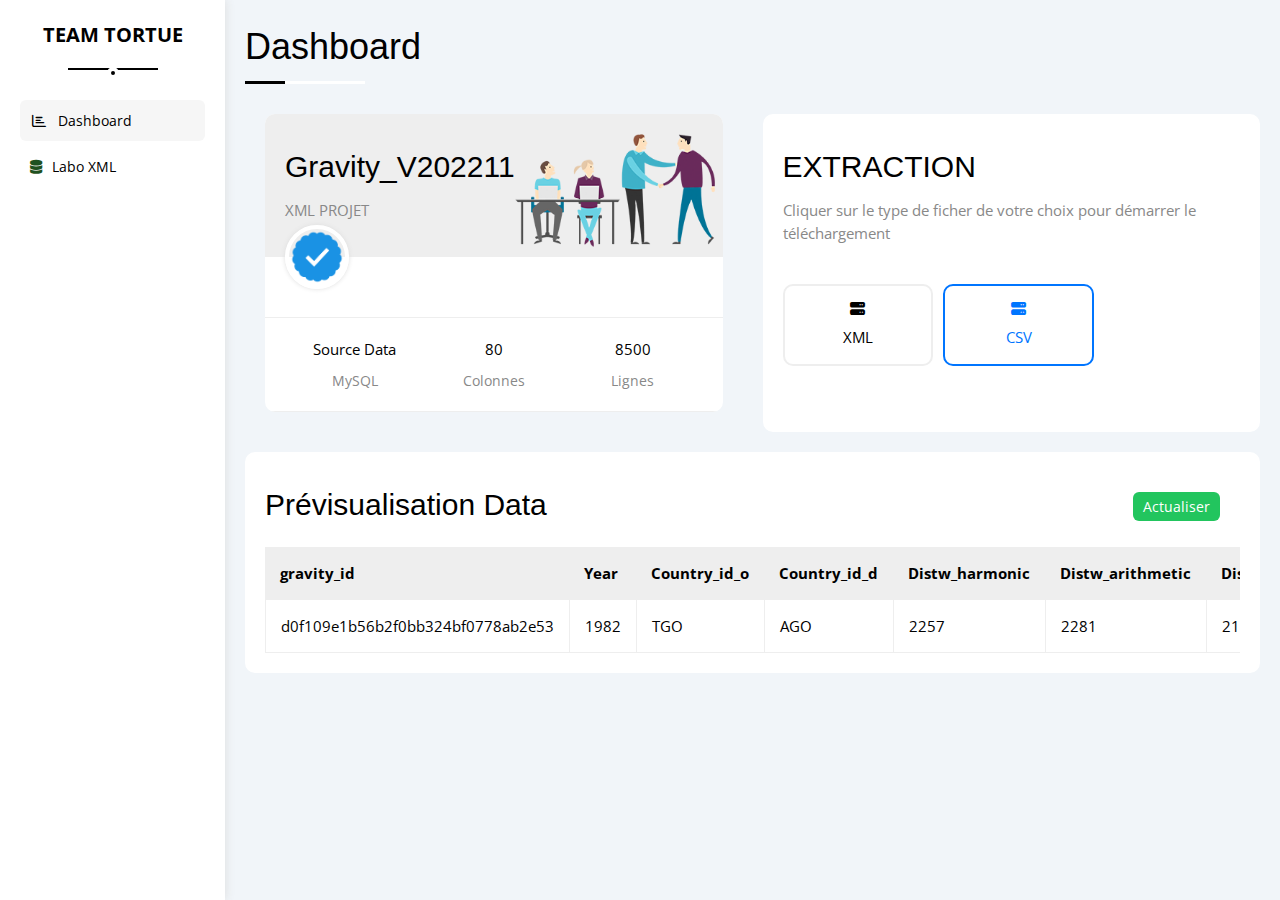
==== commit 02cb3ddd: "SECOND PUSH HTML" ====
--- a/html/index.html
+++ b/html/index.html
@@ -31,18 +31,12 @@
                     </a>
                 </li>
 
+                
+                
                 <li>
-                    <a href="xml.html" >
-                        <i class="fa-solid fa-database" style="color: #1e48f1;"></i>
-                        
+                    <a href="xml.html">
+                        <i class="fa-solid fa-database" style="color: #1f5120;"></i>
                         <span>Labo XML</span>
-                    </a>
-                </li>
-                
-                <li>
-                    <a href="csv.html">
-                        <i class="fa-solid fa-database" style="color: #1f5120;"></i>
-                        <span>Labo CSV</span>
                     </a>
                 </li>
                 
@@ -61,8 +55,8 @@
                 <div class="welcome">
                     <div class="head">
                         <div class="text">
-                            <h2>XML PROJET</h2>
-                            <span>Gravity_V202211</span>
+                            <h2>Gravity_V202211</h2>
+                            <span> XML PROJET</span>
                         </div>
                         <img src="imgs/welcome.png" alt="welcome-img" class="welcome-img">
                         <img src="imgs/activity-03.png" alt="profile_avatar" class="avatar">
@@ -89,7 +83,7 @@
                     <div class="backup-manager">
                         <div class="widget-heading">
                             <h2>EXTRACTION</h2>
-                            <p>Cliquer sur le type de ficher de votre choix pour démarer l'exportation</p>
+                            <p>Cliquer sur le type de ficher de votre choix pour démarrer le téléchargement</p>
                         </div>
                         
                         <div class="method">
@@ -143,7 +137,7 @@
                                 <td>Gdp_o</td>
                                 <td>Gdp_d</td>
                                 <td>Pop_pwt_o</td>
-                                <td>Actions</td>
+                                
 
                             </tr>
                         </thead>
@@ -172,11 +166,7 @@
                                 <td>2915,065918</td>
                                 
                                 
-                                <td class="status">
-                                    <span class="fa-regular fa-trash-can " style="color: #a30031;"></span>
-                                    <span  class="fa-solid fa-eye" style="color: #009e54;"></span>
-                                    <span class="fa-solid fa-pen-to-square" style="color: #e65b2d;"></span>
-                                </td>
+                                
                             </tr>
                            
                         </tbody>
--- a/html/css/main.css
+++ b/html/css/main.css
@@ -480,7 +480,35 @@
     margin: 20px 20px 20px auto;
     transition: background-color var(--main-transition)
 }
-
+.widget-btn-Tomato {
+    display: block;
+    background-color: #f59f0a;
+    color: white;
+    border-radius: 6px;
+    padding: 4px 10px;
+    font-size: 14px;
+    width: fit-content;
+    margin: 20px 20px 20px auto;
+    transition: background-color var(--main-transition)
+}
+
+.widget-btn-Gold {
+    display: block;
+    background-color: #f5310a;
+    color: white;
+    border-radius: 6px;
+    padding: 4px 10px;
+    font-size: 14px;
+    width: fit-content;
+    margin: 20px 20px 20px auto;
+    transition: background-color var(--main-transition)
+}
+.widget-btn-Gold:hover {
+    background-color: var(--blue-alt-color);
+}
+.widget-btn-Tomato:hover {
+    background-color: var(--blue-alt-color);
+}
 .widget-btn-green:hover {
     background-color: var(--blue-alt-color);
 }
@@ -2516,4 +2544,57 @@
     }
 }
 
-/* END Animations */+/* END Animations */
+
+
+/* FORM XML */
+
+.form-wrap {
+    background: #fff;
+    padding: 15px 25px;
+    color: #333;
+    border-radius: 8px;
+}
+
+.form-wrap h1,
+.form-wrap p {
+    text-align: center;
+}
+
+.form-wrap .form-group {
+    margin-top: 15px;
+}
+
+.form-wrap .form-group label {
+    display: block;
+    color: #666;
+}
+
+.form-wrap .form-group input {
+    width: 100%;
+    padding: 10px;
+    border: #ddd 1px solid;
+    border-radius: 8px;
+}
+
+.form-wrap button {
+    border: 1px solid #49c1a0;
+    border-radius: 8px;
+    display: block;
+    width: 100%;
+    padding: 10px;
+    margin-top: 20px;
+    background: #49c1a2;
+    color: #fff;
+    cursor: pointer;   
+} 
+
+.form-wrap button:hover {
+    background: #37a08e;
+    border: 1px solid #37a08c;
+}
+
+.form-wrap .bottom-text {
+    font-size: 13px;
+    margin-top: 20px;
+}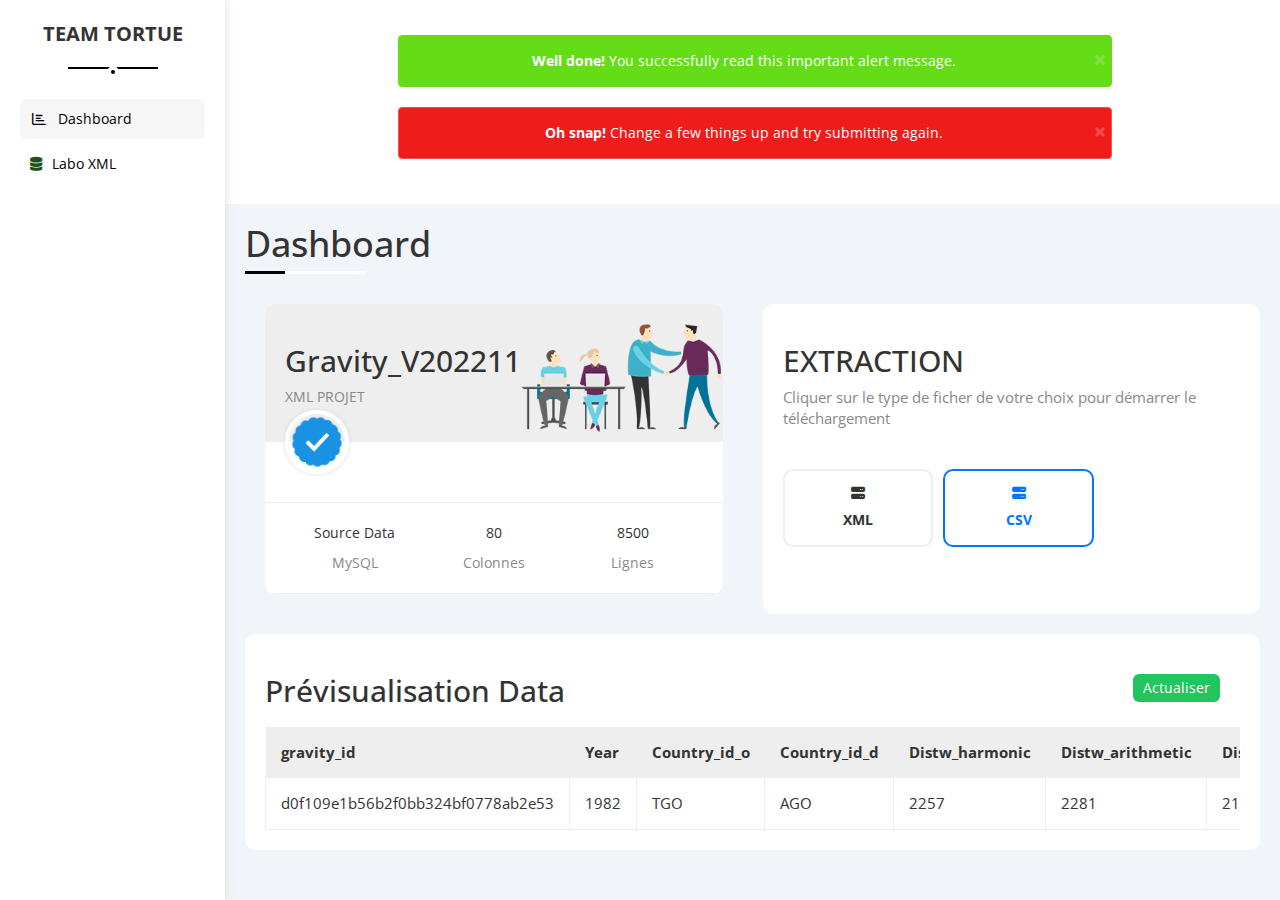
==== commit 8972b14c: "Alert Message BOX" ====
--- a/html/index.html
+++ b/html/index.html
@@ -8,6 +8,7 @@
     <title>Dashboard</title>
     <link rel="stylesheet" href="css/main.css">
     <link rel="stylesheet" href="https://www.w3schools.com/w3css/4/w3.css">
+    <link rel="stylesheet" href="css/bootstrap.min.css">
     <!-- Font Awesome CSS File -->
     <link rel="stylesheet" href="css/all.min.css">
     <!-- Google Fonts -->
@@ -45,9 +46,31 @@
                 
             </ul>
         </div>
-
+        
+        
         <div class="content">
-            
+            <div class="topbar">
+                <div class="demo-preview ">
+                        
+                       
+                    <div class="alert alert-success alert-dismissable fade in" style="color:white;">
+                      <button type="button" data-dismiss="alert" aria-label="close" class="close">
+                          <span aria-hidden="true">×</span>
+                        </button>
+                          <strong >Well done!</strong> 
+                          You successfully read this important alert message.
+                    </div>
+                    
+                    
+                    <div class="alert alert-danger alert-dismissable fade in" style="color:white;">
+                      <button type="button" data-dismiss="alert" aria-label="close" class="close">
+                          <span aria-hidden="true">×</span>
+                        </button>
+                        <strong>Oh snap!</strong> 
+                        Change a few things up and try submitting again.
+                    </div>
+                </div>
+            </div>
             <h1 class="main-heading">Dashboard</h1>
             
             <div class="wrapper">
@@ -176,6 +199,8 @@
         </div>
     </div>
 </body>
+<script src="https://code.jquery.com/jquery-2.2.4.min.js"></script>
+<script src="https://maxcdn.bootstrapcdn.com/bootstrap/3.3.6/js/bootstrap.min.js"></script>
 <script>    
     var xmldata;
     var parser = new DOMParser();
--- a/html/css/main.css
+++ b/html/css/main.css
@@ -2597,4 +2597,58 @@
 .form-wrap .bottom-text {
     font-size: 13px;
     margin-top: 20px;
-}+}
+
+/* ALERT MESSAGE BOX */
+.demo-preview {
+    padding-top: 20px;
+    padding-bottom: 10px;
+    width: 70%;
+    margin: auto;
+    text-align: center;
+    
+  }
+  
+  .alert {
+    padding: .7143rem 1.071rem;
+    margin-bottom: 1.429rem;
+    border-radius: 2px;
+    border: 1px solid transparent;
+    color: white;
+
+
+  }
+  
+  .alert.alert-square {
+    border-radius: 0
+  }
+  
+  .alert .close {
+    position: relative
+  }
+  
+  .alert.alert-dismissable,
+  .alert.alert-dismissible {
+    padding-right: 2.5rem
+  }
+  
+  .alert.alert-dismissable .close,
+  .alert.alert-dismissible .close {
+    top: -2px;
+    right: -20px;
+    color: inherit
+  }
+  
+ 
+  
+  .alert.alert-success {
+    background-color: #64DD17;
+    border-color: #64DD17
+  }
+  
+ 
+  
+  .alert.alert-danger {
+    background-color: #ef1c1c;
+    border-color: #EF5350
+  }